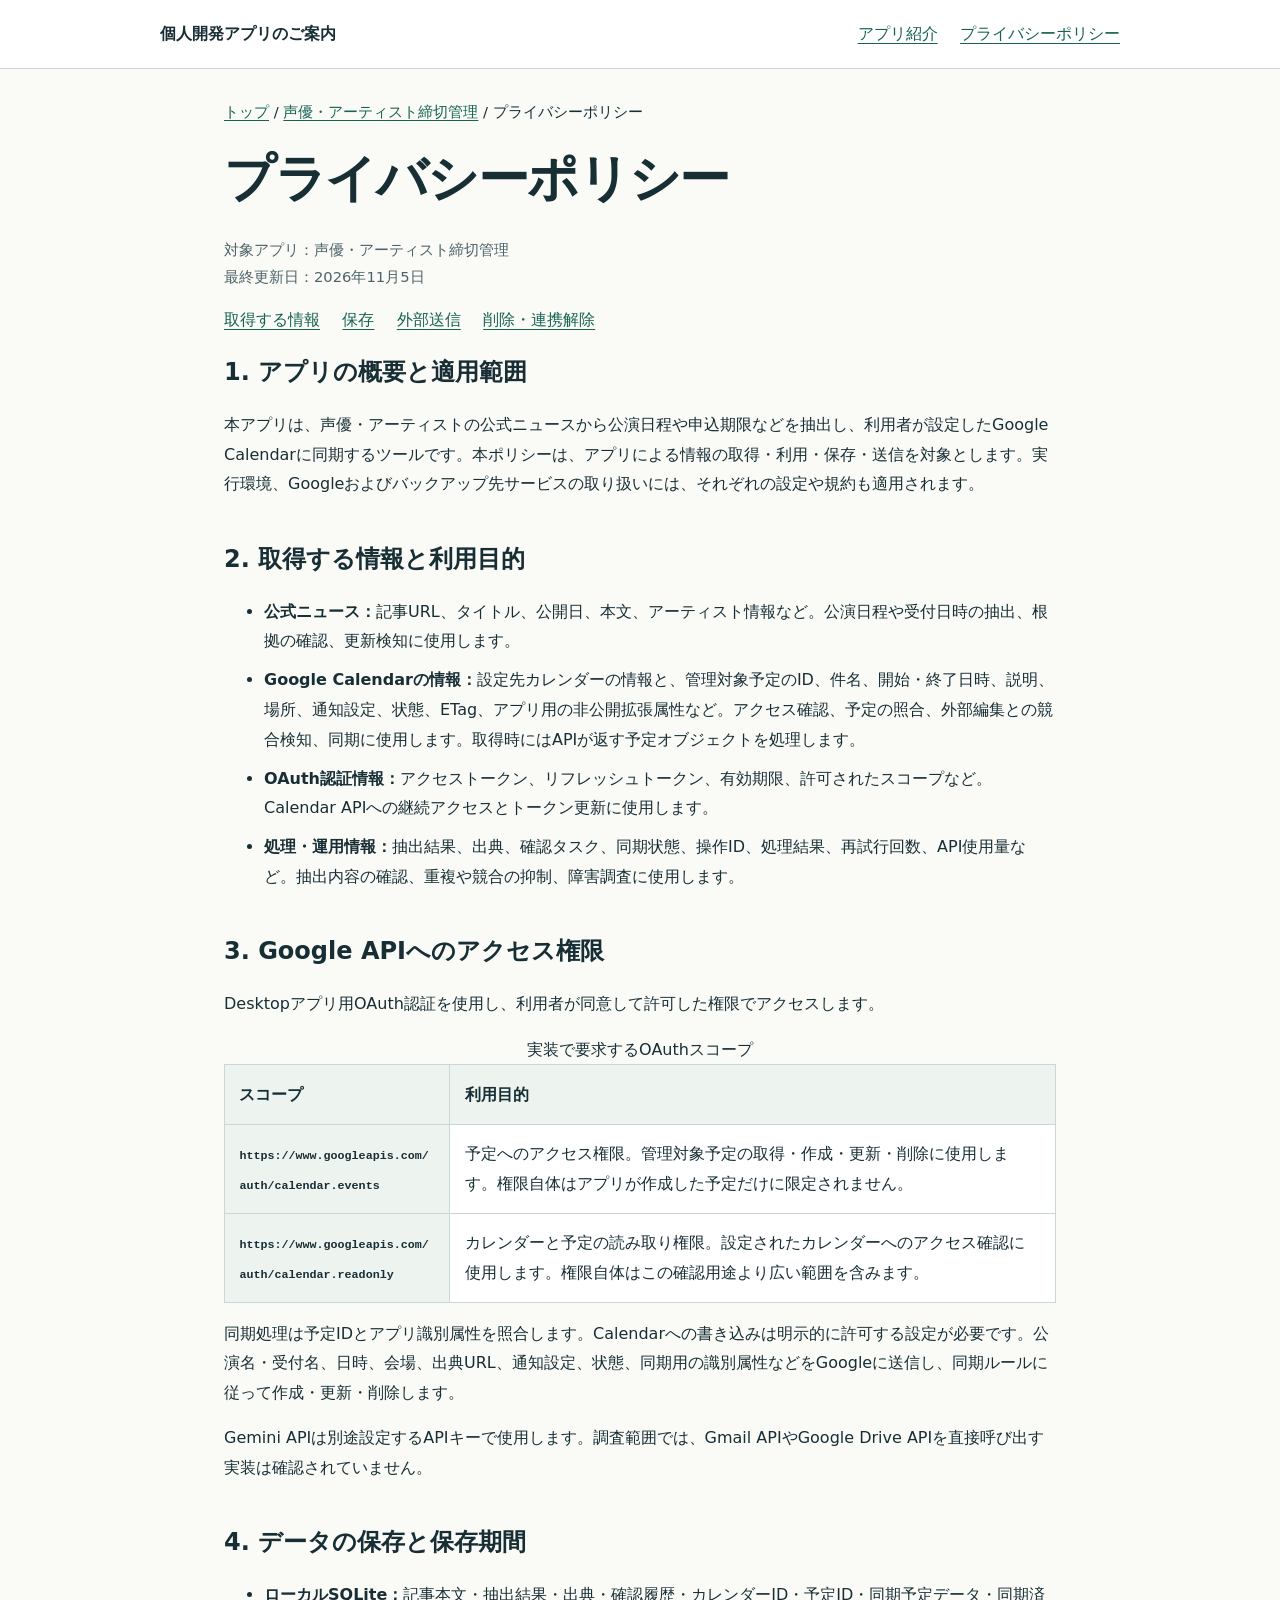
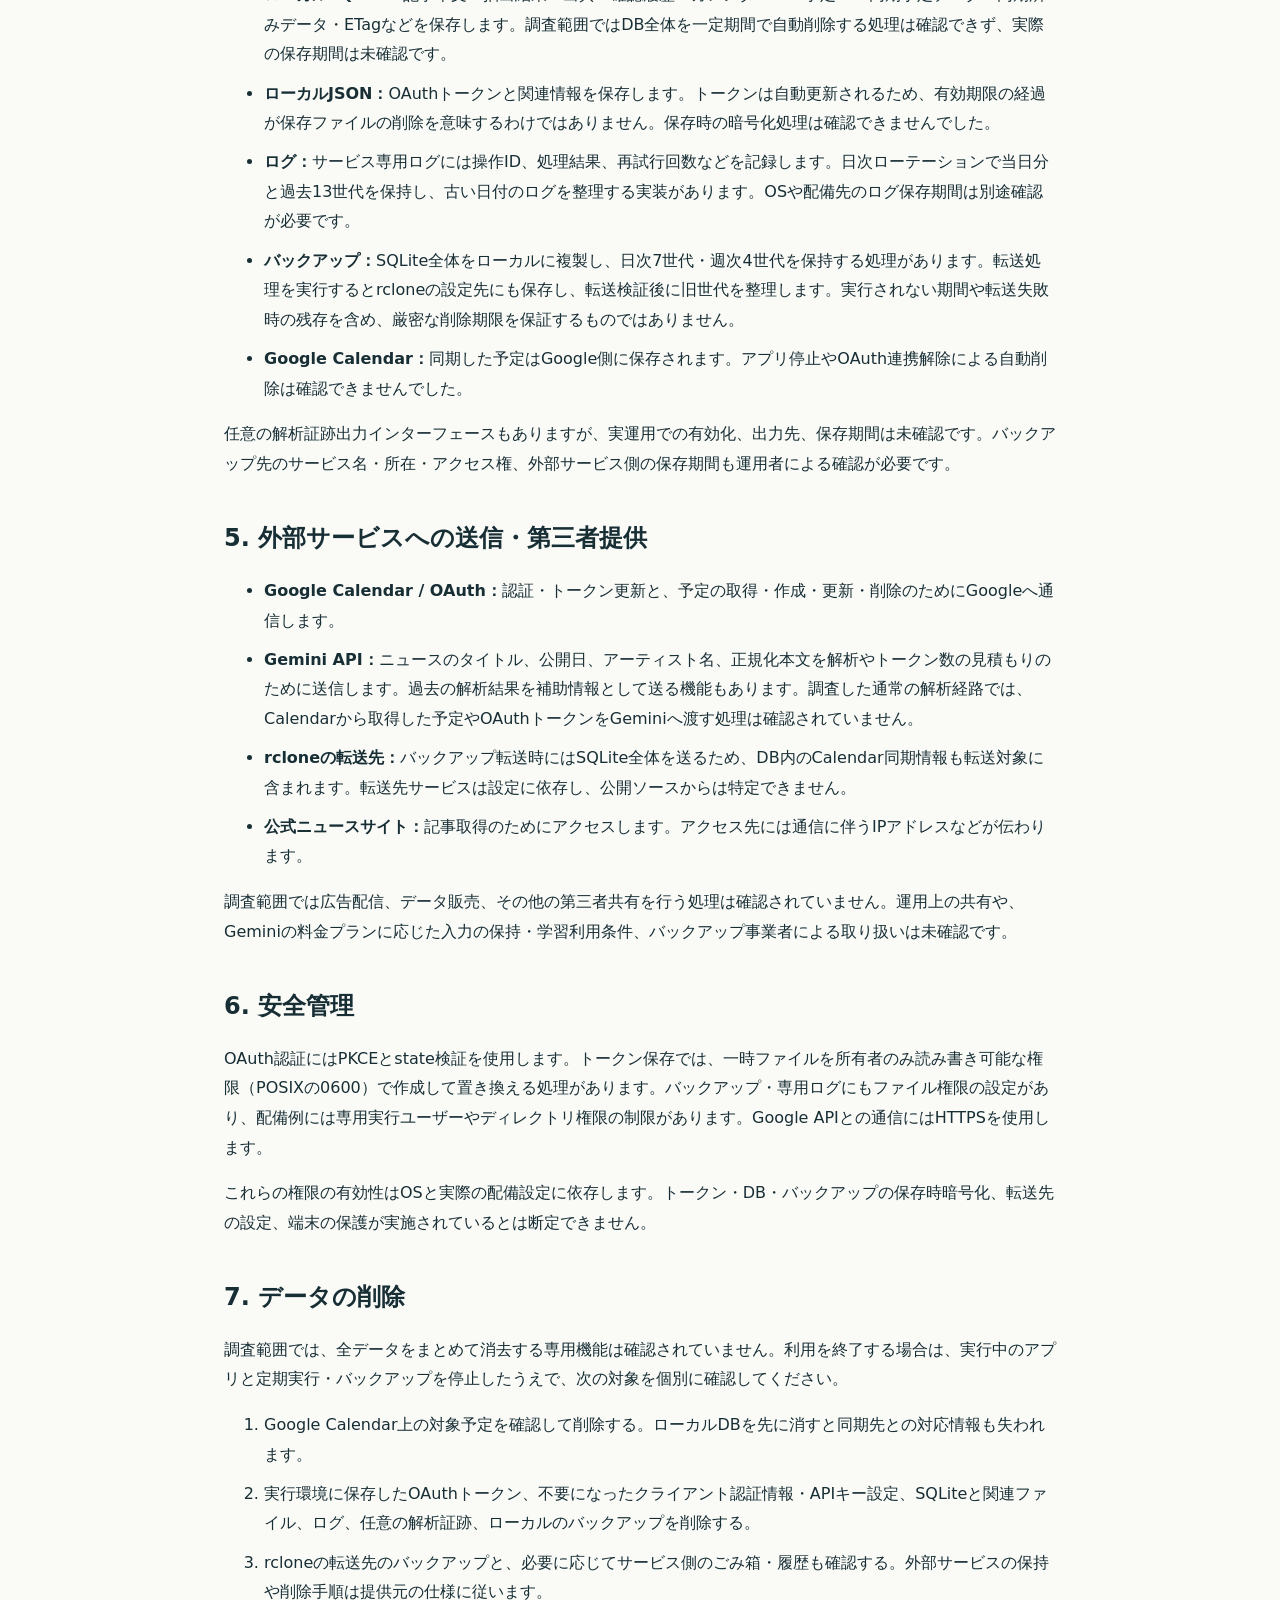
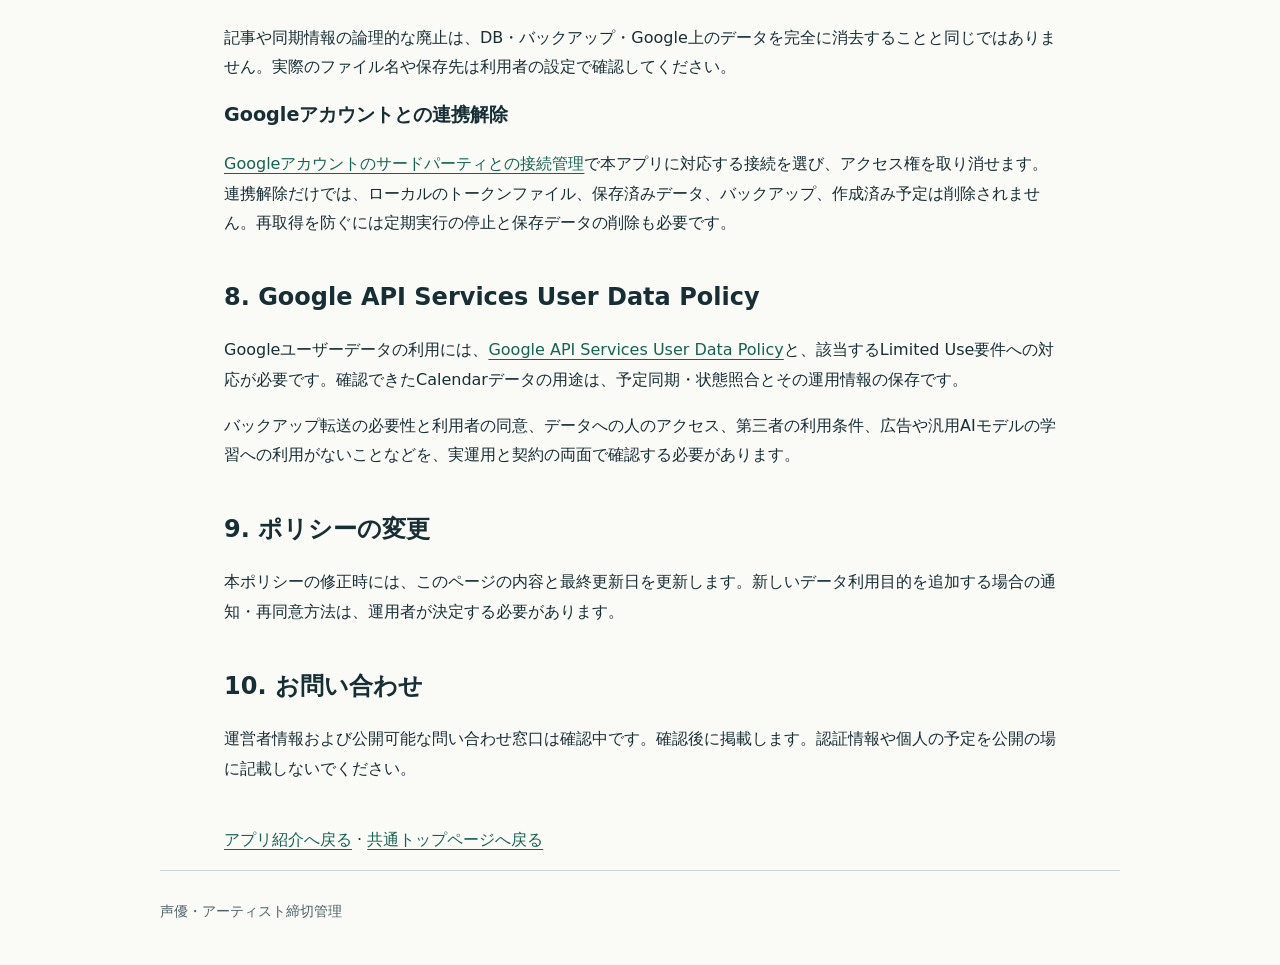
==== apps/voice-actor-deadline-manager-public/privacy.html @ e8a1e091 "Add voice actor deadline manager pages and privacy policy" ====
<!doctype html>
<html lang="ja">
<head>
  <meta charset="utf-8">
  <meta name="viewport" content="width=device-width, initial-scale=1">
  <meta name="description" content="声優・アーティスト締切管理のデータ取得、利用、保存、外部送信と削除についてのプライバシーポリシー。">
  <title>プライバシーポリシー | 声優・アーティスト締切管理</title>
  <link rel="stylesheet" href="../../assets/style.css">
</head>
<body>
  <a class="skip-link" href="#main">本文へ移動</a>
  <header class="site-header"><div class="container"><a class="brand" href="../../index.html">個人開発アプリのご案内</a><nav aria-label="アプリ"><a href="index.html">アプリ紹介</a><a href="privacy.html" aria-current="page">プライバシーポリシー</a></nav></div></header>
  <main id="main" class="container prose">
    <p class="breadcrumbs"><a href="../../index.html">トップ</a> / <a href="index.html">声優・アーティスト締切管理</a> / プライバシーポリシー</p>
    <h1>プライバシーポリシー</h1><p class="meta">対象アプリ：声優・アーティスト締切管理<br>最終更新日：<time datetime="2026-11-05">2026年11月5日</time></p>
    <nav aria-label="目次"><a href="#data">取得する情報</a><a href="#storage">保存</a><a href="#sharing">外部送信</a><a href="#deletion">削除・連携解除</a></nav>
    <section><h2>1. アプリの概要と適用範囲</h2><p>本アプリは、声優・アーティストの公式ニュースから公演日程や申込期限などを抽出し、利用者が設定したGoogle Calendarに同期するツールです。本ポリシーは、アプリによる情報の取得・利用・保存・送信を対象とします。実行環境、Googleおよびバックアップ先サービスの取り扱いには、それぞれの設定や規約も適用されます。</p></section>
    <section id="data"><h2>2. 取得する情報と利用目的</h2><ul><li><strong>公式ニュース：</strong>記事URL、タイトル、公開日、本文、アーティスト情報など。公演日程や受付日時の抽出、根拠の確認、更新検知に使用します。</li><li><strong>Google Calendarの情報：</strong>設定先カレンダーの情報と、管理対象予定のID、件名、開始・終了日時、説明、場所、通知設定、状態、ETag、アプリ用の非公開拡張属性など。アクセス確認、予定の照合、外部編集との競合検知、同期に使用します。取得時にはAPIが返す予定オブジェクトを処理します。</li><li><strong>OAuth認証情報：</strong>アクセストークン、リフレッシュトークン、有効期限、許可されたスコープなど。Calendar APIへの継続アクセスとトークン更新に使用します。</li><li><strong>処理・運用情報：</strong>抽出結果、出典、確認タスク、同期状態、操作ID、処理結果、再試行回数、API使用量など。抽出内容の確認、重複や競合の抑制、障害調査に使用します。</li></ul></section>
    <section><h2>3. Google APIへのアクセス権限</h2><p>Desktopアプリ用OAuth認証を使用し、利用者が同意して許可した権限でアクセスします。</p><div class="table-wrap"><table><caption>実装で要求するOAuthスコープ</caption><thead><tr><th scope="col">スコープ</th><th scope="col">利用目的</th></tr></thead><tbody><tr><th scope="row"><code>https://www.googleapis.com/auth/calendar.events</code></th><td>予定へのアクセス権限。管理対象予定の取得・作成・更新・削除に使用します。権限自体はアプリが作成した予定だけに限定されません。</td></tr><tr><th scope="row"><code>https://www.googleapis.com/auth/calendar.readonly</code></th><td>カレンダーと予定の読み取り権限。設定されたカレンダーへのアクセス確認に使用します。権限自体はこの確認用途より広い範囲を含みます。</td></tr></tbody></table></div><p>同期処理は予定IDとアプリ識別属性を照合します。Calendarへの書き込みは明示的に許可する設定が必要です。公演名・受付名、日時、会場、出典URL、通知設定、状態、同期用の識別属性などをGoogleに送信し、同期ルールに従って作成・更新・削除します。</p><p>Gemini APIは別途設定するAPIキーで使用します。調査範囲では、Gmail APIやGoogle Drive APIを直接呼び出す実装は確認されていません。</p></section>
    <section id="storage"><h2>4. データの保存と保存期間</h2><ul><li><strong>ローカルSQLite：</strong>記事本文・抽出結果・出典・確認履歴・カレンダーID・予定ID・同期予定データ・同期済みデータ・ETagなどを保存します。調査範囲ではDB全体を一定期間で自動削除する処理は確認できず、実際の保存期間は未確認です。</li><li><strong>ローカルJSON：</strong>OAuthトークンと関連情報を保存します。トークンは自動更新されるため、有効期限の経過が保存ファイルの削除を意味するわけではありません。保存時の暗号化処理は確認できませんでした。</li><li><strong>ログ：</strong>サービス専用ログには操作ID、処理結果、再試行回数などを記録します。日次ローテーションで当日分と過去13世代を保持し、古い日付のログを整理する実装があります。OSや配備先のログ保存期間は別途確認が必要です。</li><li><strong>バックアップ：</strong>SQLite全体をローカルに複製し、日次7世代・週次4世代を保持する処理があります。転送処理を実行するとrcloneの設定先にも保存し、転送検証後に旧世代を整理します。実行されない期間や転送失敗時の残存を含め、厳密な削除期限を保証するものではありません。</li><li><strong>Google Calendar：</strong>同期した予定はGoogle側に保存されます。アプリ停止やOAuth連携解除による自動削除は確認できませんでした。</li></ul><p>任意の解析証跡出力インターフェースもありますが、実運用での有効化、出力先、保存期間は未確認です。バックアップ先のサービス名・所在・アクセス権、外部サービス側の保存期間も運用者による確認が必要です。</p></section>
    <section id="sharing"><h2>5. 外部サービスへの送信・第三者提供</h2><ul><li><strong>Google Calendar / OAuth：</strong>認証・トークン更新と、予定の取得・作成・更新・削除のためにGoogleへ通信します。</li><li><strong>Gemini API：</strong>ニュースのタイトル、公開日、アーティスト名、正規化本文を解析やトークン数の見積もりのために送信します。過去の解析結果を補助情報として送る機能もあります。調査した通常の解析経路では、Calendarから取得した予定やOAuthトークンをGeminiへ渡す処理は確認されていません。</li><li><strong>rcloneの転送先：</strong>バックアップ転送時にはSQLite全体を送るため、DB内のCalendar同期情報も転送対象に含まれます。転送先サービスは設定に依存し、公開ソースからは特定できません。</li><li><strong>公式ニュースサイト：</strong>記事取得のためにアクセスします。アクセス先には通信に伴うIPアドレスなどが伝わります。</li></ul><p>調査範囲では広告配信、データ販売、その他の第三者共有を行う処理は確認されていません。運用上の共有や、Geminiの料金プランに応じた入力の保持・学習利用条件、バックアップ事業者による取り扱いは未確認です。</p></section>
    <section><h2>6. 安全管理</h2><p>OAuth認証にはPKCEとstate検証を使用します。トークン保存では、一時ファイルを所有者のみ読み書き可能な権限（POSIXの0600）で作成して置き換える処理があります。バックアップ・専用ログにもファイル権限の設定があり、配備例には専用実行ユーザーやディレクトリ権限の制限があります。Google APIとの通信にはHTTPSを使用します。</p><p>これらの権限の有効性はOSと実際の配備設定に依存します。トークン・DB・バックアップの保存時暗号化、転送先の設定、端末の保護が実施されているとは断定できません。</p></section>
    <section id="deletion"><h2>7. データの削除</h2><p>調査範囲では、全データをまとめて消去する専用機能は確認されていません。利用を終了する場合は、実行中のアプリと定期実行・バックアップを停止したうえで、次の対象を個別に確認してください。</p><ol><li>Google Calendar上の対象予定を確認して削除する。ローカルDBを先に消すと同期先との対応情報も失われます。</li><li>実行環境に保存したOAuthトークン、不要になったクライアント認証情報・APIキー設定、SQLiteと関連ファイル、ログ、任意の解析証跡、ローカルのバックアップを削除する。</li><li>rcloneの転送先のバックアップと、必要に応じてサービス側のごみ箱・履歴も確認する。外部サービスの保持や削除手順は提供元の仕様に従います。</li></ol><p>記事や同期情報の論理的な廃止は、DB・バックアップ・Google上のデータを完全に消去することと同じではありません。実際のファイル名や保存先は利用者の設定で確認してください。</p><h3>Googleアカウントとの連携解除</h3><p><a href="https://myaccount.google.com/connections">Googleアカウントのサードパーティとの接続管理</a>で本アプリに対応する接続を選び、アクセス権を取り消せます。連携解除だけでは、ローカルのトークンファイル、保存済みデータ、バックアップ、作成済み予定は削除されません。再取得を防ぐには定期実行の停止と保存データの削除も必要です。</p></section>
    <section><h2>8. Google API Services User Data Policy</h2><p>Googleユーザーデータの利用には、<a href="https://developers.google.com/terms/api-services-user-data-policy">Google API Services User Data Policy</a>と、該当するLimited Use要件への対応が必要です。確認できたCalendarデータの用途は、予定同期・状態照合とその運用情報の保存です。</p><p>バックアップ転送の必要性と利用者の同意、データへの人のアクセス、第三者の利用条件、広告や汎用AIモデルの学習への利用がないことなどを、実運用と契約の両面で確認する必要があります。</p></section>
    <section><h2>9. ポリシーの変更</h2><p>本ポリシーの修正時には、このページの内容と最終更新日を更新します。新しいデータ利用目的を追加する場合の通知・再同意方法は、運用者が決定する必要があります。</p></section>
    <section><h2>10. お問い合わせ</h2><p>運営者情報および公開可能な問い合わせ窓口は確認中です。確認後に掲載します。認証情報や個人の予定を公開の場に記載しないでください。</p></section>
    <p><a href="index.html">アプリ紹介へ戻る</a> · <a href="../../index.html">共通トップページへ戻る</a></p>
  </main>
  <footer class="container">声優・アーティスト締切管理</footer>
</body>
</html>
---- assets/style.css ----
:root { color-scheme: light; --ink: #182e35; --muted: #4d6268; --accent: #176253; --line: #cbd7d4; --paper: #fafbf7; }
* { box-sizing: border-box; }
html { scroll-padding-top: 1.5rem; }
body { margin: 0; color: var(--ink); background: var(--paper); font-family: system-ui, -apple-system, "Segoe UI", "Noto Sans JP", sans-serif; line-height: 1.85; }
.container { width: min(100% - 2.5rem, 960px); margin-inline: auto; }
a { color: var(--accent); text-underline-offset: .22em; overflow-wrap: anywhere; }
a:hover { text-decoration-thickness: .15em; }
:focus-visible { outline: 3px solid #9a5300; outline-offset: 5px; }
.skip-link { position: absolute; left: 1rem; top: -6rem; padding: .5rem 1rem; background: white; z-index: 2; }
.skip-link:focus { top: 1rem; }
.site-header { background: #fff; border-bottom: 1px solid var(--line); }
.site-header .container { display: flex; justify-content: space-between; align-items: center; gap: 1rem; padding-block: 1.2rem; flex-wrap: wrap; }
.brand { font-weight: 700; color: var(--ink); text-decoration: none; }
nav, .actions { display: flex; gap: 1.4rem; align-items: center; flex-wrap: wrap; }
.intro { padding-block: 4rem 2rem; }
.eyebrow { color: var(--accent); font-size: .82rem; font-weight: 700; letter-spacing: .1em; }
h1, h2, h3 { line-height: 1.5; overflow-wrap: anywhere; }
h1 { font-size: clamp(2rem, 5vw, 3.2rem); letter-spacing: -.025em; margin-block: .8rem 1.2rem; }
h2 { font-size: 1.5rem; }
h3 { font-size: 1.2rem; }
.lead { font-size: 1.12rem; max-width: 48rem; color: var(--muted); }
section { margin-bottom: 3rem; }
.app-card, .notice { border: 1px solid var(--line); padding: clamp(1.2rem, 4vw, 2rem); border-radius: .65rem; background: #fff; }
.app-card { border-top: 4px solid var(--accent); }
.notice { background: #fff5df; border-color: #c8a563; margin-block: 1.5rem 2rem; }
.notice p:first-child { margin-top: 0; }
.notice p:last-child { margin-bottom: 0; }
.status, .meta { color: var(--muted); font-size: .92rem; }
.button { display: inline-block; background: var(--accent); color: #fff; padding: .6rem 1.1rem; border-radius: .25rem; text-decoration: none; }
.breadcrumbs { margin-top: 1.8rem; font-size: .92rem; }
.prose { max-width: 52rem; }
.prose li { margin-bottom: .6rem; }
.prose section { margin-bottom: 2.6rem; }
.table-wrap { overflow-x: auto; }
table { width: 100%; border-collapse: collapse; background: white; }
th, td { padding: .9rem; border: 1px solid var(--line); text-align: left; vertical-align: top; }
th { background: #edf3ef; }
code { font-size: .9em; overflow-wrap: anywhere; }
footer { border-top: 1px solid var(--line); padding-block: 1.7rem 2.5rem; color: var(--muted); font-size: .9rem; }
@media (max-width: 540px) { .container { width: calc(100% - 2rem); } .intro { padding-top: 2.5rem; } nav { gap: 1rem; } th, td { padding: .65rem; } }
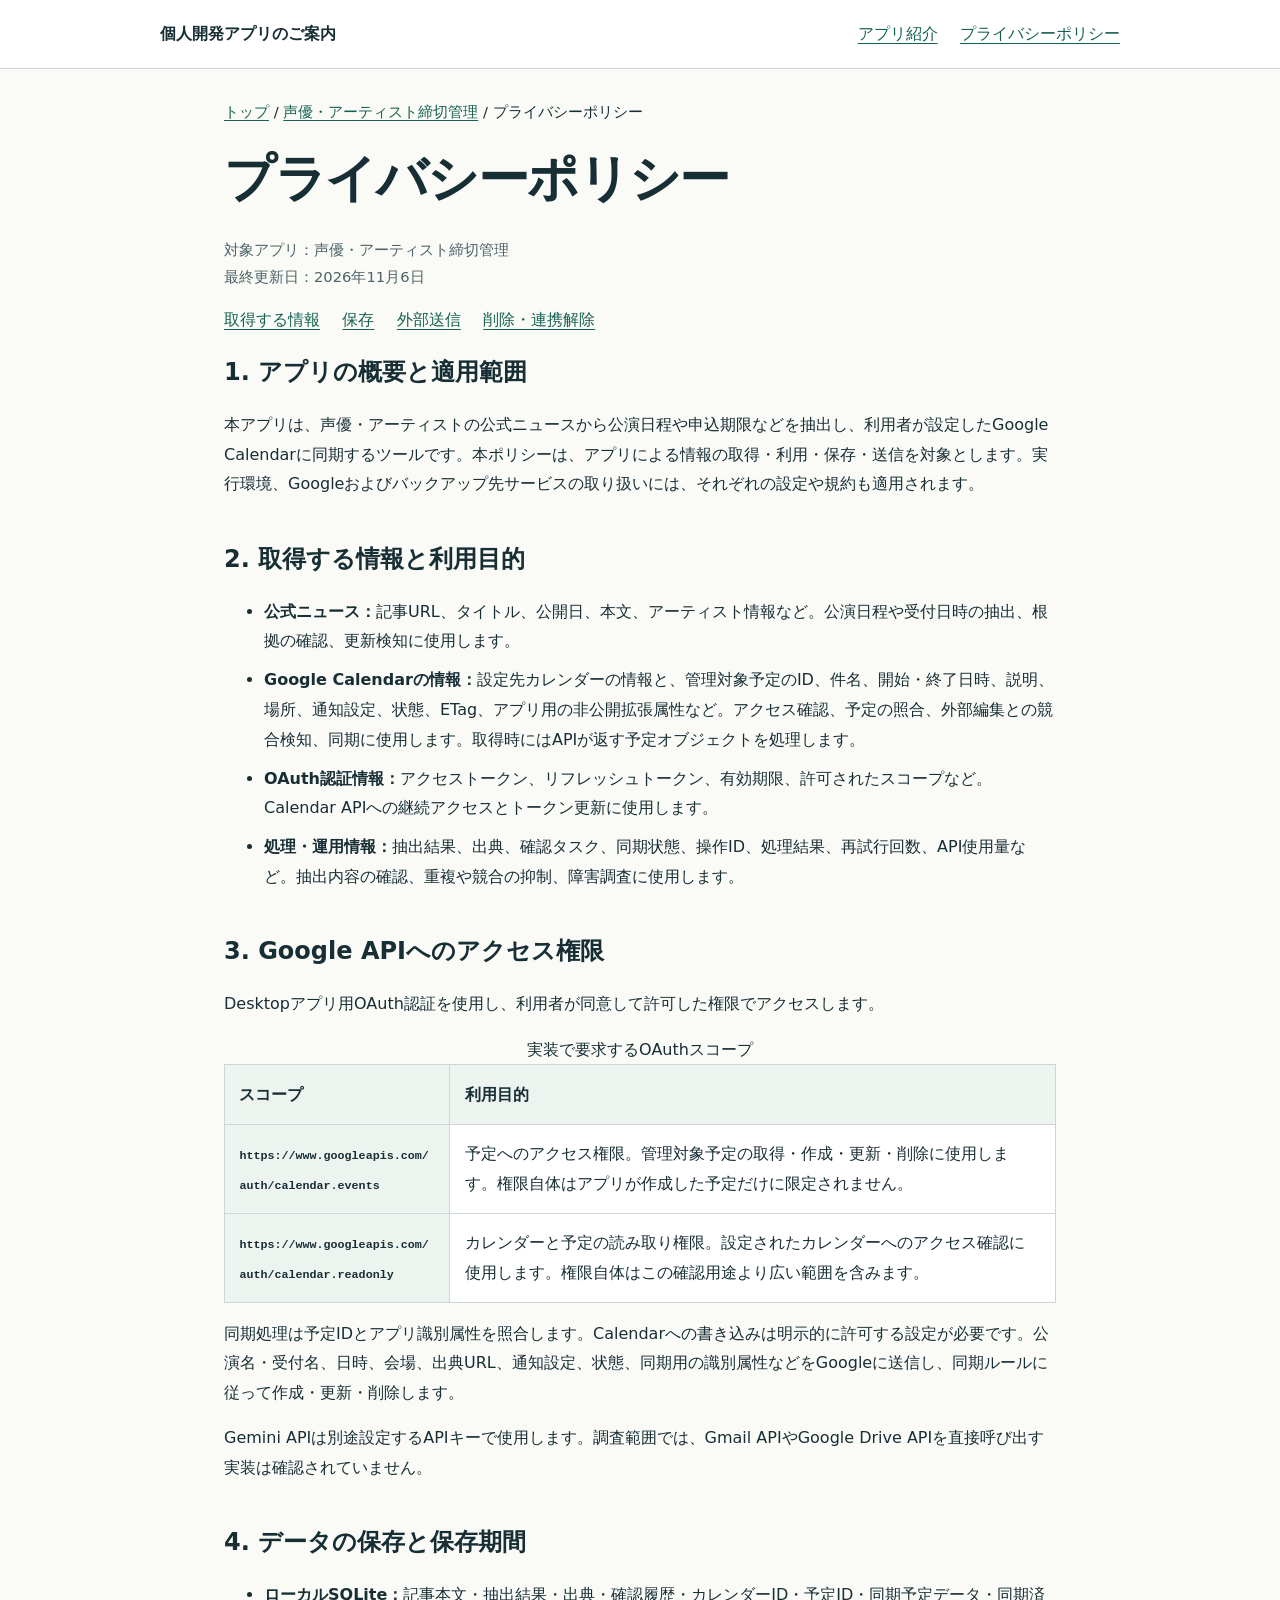
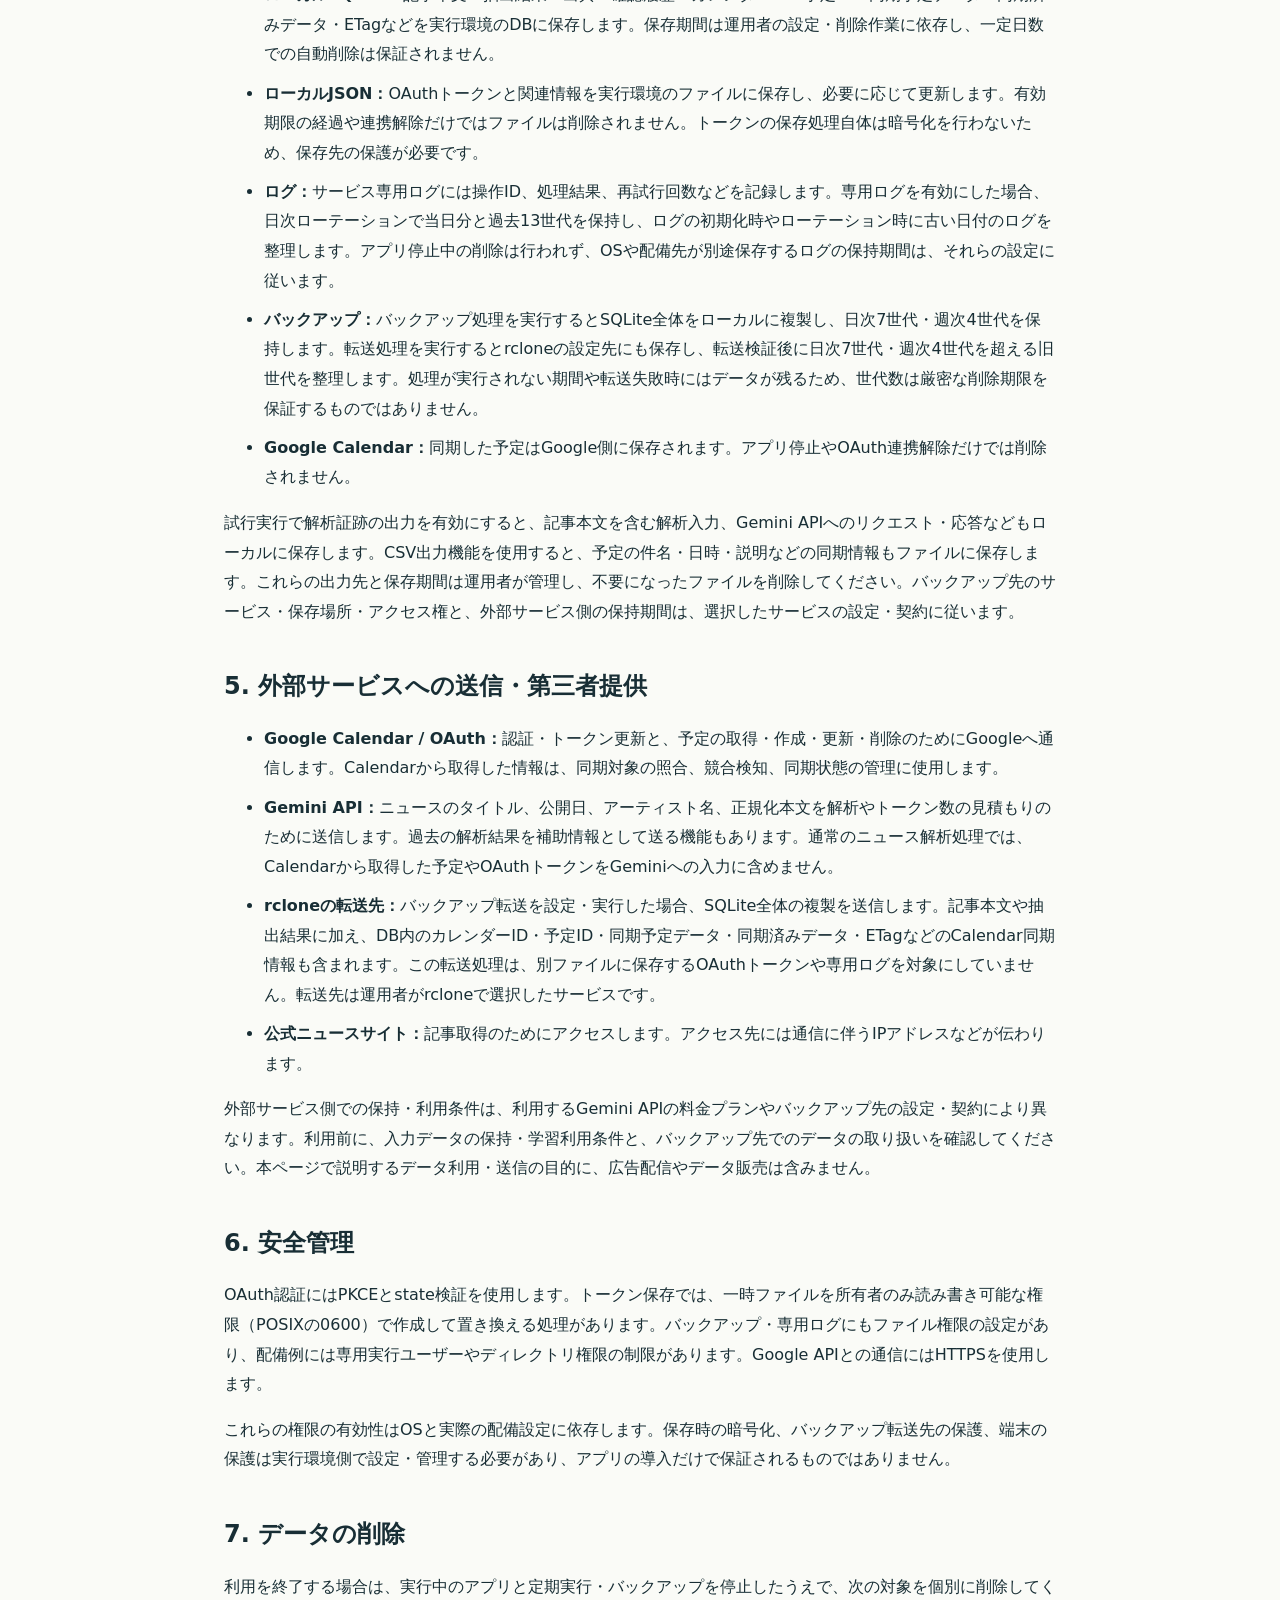
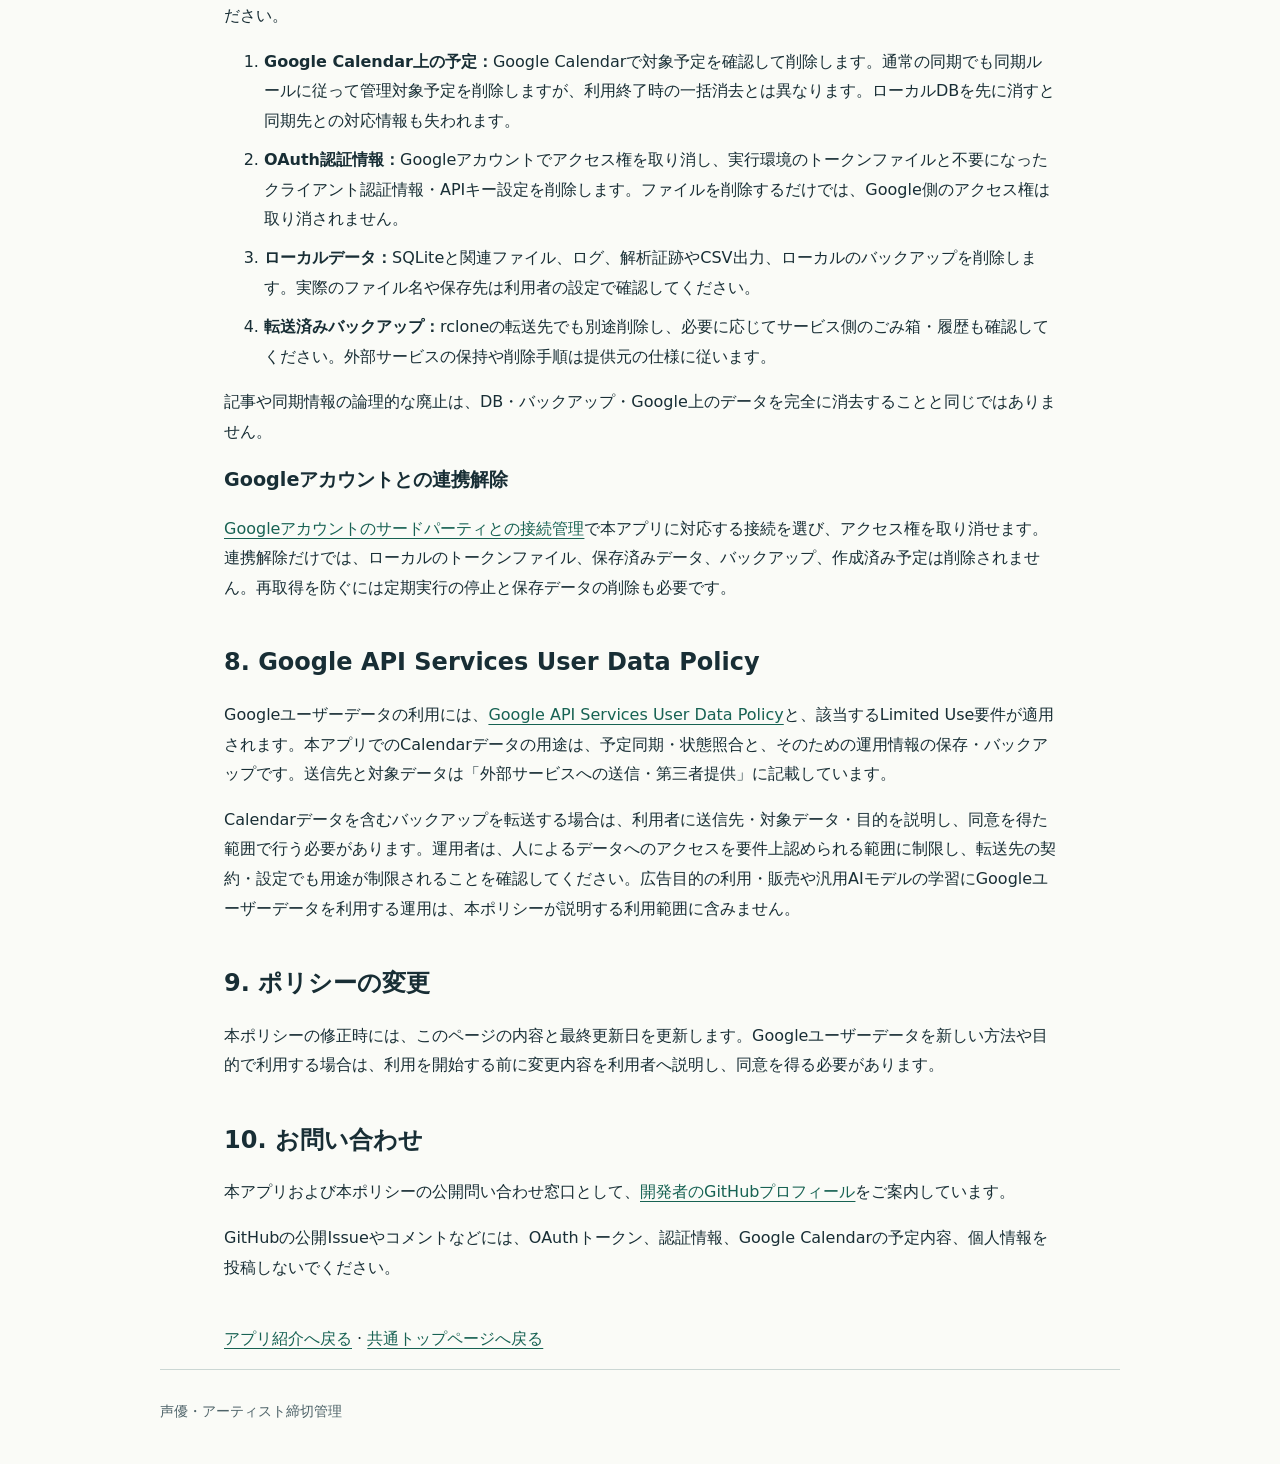
==== commit 81a09b2c: "Clarify app privacy disclosures and GitHub contact" ====
--- a/apps/voice-actor-deadline-manager-public/privacy.html
+++ b/apps/voice-actor-deadline-manager-public/privacy.html
@@ -12,18 +12,18 @@
   <header class="site-header"><div class="container"><a class="brand" href="../../index.html">個人開発アプリのご案内</a><nav aria-label="アプリ"><a href="index.html">アプリ紹介</a><a href="privacy.html" aria-current="page">プライバシーポリシー</a></nav></div></header>
   <main id="main" class="container prose">
     <p class="breadcrumbs"><a href="../../index.html">トップ</a> / <a href="index.html">声優・アーティスト締切管理</a> / プライバシーポリシー</p>
-    <h1>プライバシーポリシー</h1><p class="meta">対象アプリ：声優・アーティスト締切管理<br>最終更新日：<time datetime="2026-11-05">2026年11月5日</time></p>
+    <h1>プライバシーポリシー</h1><p class="meta">対象アプリ：声優・アーティスト締切管理<br>最終更新日：<time datetime="2026-11-06">2026年11月6日</time></p>
     <nav aria-label="目次"><a href="#data">取得する情報</a><a href="#storage">保存</a><a href="#sharing">外部送信</a><a href="#deletion">削除・連携解除</a></nav>
     <section><h2>1. アプリの概要と適用範囲</h2><p>本アプリは、声優・アーティストの公式ニュースから公演日程や申込期限などを抽出し、利用者が設定したGoogle Calendarに同期するツールです。本ポリシーは、アプリによる情報の取得・利用・保存・送信を対象とします。実行環境、Googleおよびバックアップ先サービスの取り扱いには、それぞれの設定や規約も適用されます。</p></section>
     <section id="data"><h2>2. 取得する情報と利用目的</h2><ul><li><strong>公式ニュース：</strong>記事URL、タイトル、公開日、本文、アーティスト情報など。公演日程や受付日時の抽出、根拠の確認、更新検知に使用します。</li><li><strong>Google Calendarの情報：</strong>設定先カレンダーの情報と、管理対象予定のID、件名、開始・終了日時、説明、場所、通知設定、状態、ETag、アプリ用の非公開拡張属性など。アクセス確認、予定の照合、外部編集との競合検知、同期に使用します。取得時にはAPIが返す予定オブジェクトを処理します。</li><li><strong>OAuth認証情報：</strong>アクセストークン、リフレッシュトークン、有効期限、許可されたスコープなど。Calendar APIへの継続アクセスとトークン更新に使用します。</li><li><strong>処理・運用情報：</strong>抽出結果、出典、確認タスク、同期状態、操作ID、処理結果、再試行回数、API使用量など。抽出内容の確認、重複や競合の抑制、障害調査に使用します。</li></ul></section>
     <section><h2>3. Google APIへのアクセス権限</h2><p>Desktopアプリ用OAuth認証を使用し、利用者が同意して許可した権限でアクセスします。</p><div class="table-wrap"><table><caption>実装で要求するOAuthスコープ</caption><thead><tr><th scope="col">スコープ</th><th scope="col">利用目的</th></tr></thead><tbody><tr><th scope="row"><code>https://www.googleapis.com/auth/calendar.events</code></th><td>予定へのアクセス権限。管理対象予定の取得・作成・更新・削除に使用します。権限自体はアプリが作成した予定だけに限定されません。</td></tr><tr><th scope="row"><code>https://www.googleapis.com/auth/calendar.readonly</code></th><td>カレンダーと予定の読み取り権限。設定されたカレンダーへのアクセス確認に使用します。権限自体はこの確認用途より広い範囲を含みます。</td></tr></tbody></table></div><p>同期処理は予定IDとアプリ識別属性を照合します。Calendarへの書き込みは明示的に許可する設定が必要です。公演名・受付名、日時、会場、出典URL、通知設定、状態、同期用の識別属性などをGoogleに送信し、同期ルールに従って作成・更新・削除します。</p><p>Gemini APIは別途設定するAPIキーで使用します。調査範囲では、Gmail APIやGoogle Drive APIを直接呼び出す実装は確認されていません。</p></section>
-    <section id="storage"><h2>4. データの保存と保存期間</h2><ul><li><strong>ローカルSQLite：</strong>記事本文・抽出結果・出典・確認履歴・カレンダーID・予定ID・同期予定データ・同期済みデータ・ETagなどを保存します。調査範囲ではDB全体を一定期間で自動削除する処理は確認できず、実際の保存期間は未確認です。</li><li><strong>ローカルJSON：</strong>OAuthトークンと関連情報を保存します。トークンは自動更新されるため、有効期限の経過が保存ファイルの削除を意味するわけではありません。保存時の暗号化処理は確認できませんでした。</li><li><strong>ログ：</strong>サービス専用ログには操作ID、処理結果、再試行回数などを記録します。日次ローテーションで当日分と過去13世代を保持し、古い日付のログを整理する実装があります。OSや配備先のログ保存期間は別途確認が必要です。</li><li><strong>バックアップ：</strong>SQLite全体をローカルに複製し、日次7世代・週次4世代を保持する処理があります。転送処理を実行するとrcloneの設定先にも保存し、転送検証後に旧世代を整理します。実行されない期間や転送失敗時の残存を含め、厳密な削除期限を保証するものではありません。</li><li><strong>Google Calendar：</strong>同期した予定はGoogle側に保存されます。アプリ停止やOAuth連携解除による自動削除は確認できませんでした。</li></ul><p>任意の解析証跡出力インターフェースもありますが、実運用での有効化、出力先、保存期間は未確認です。バックアップ先のサービス名・所在・アクセス権、外部サービス側の保存期間も運用者による確認が必要です。</p></section>
-    <section id="sharing"><h2>5. 外部サービスへの送信・第三者提供</h2><ul><li><strong>Google Calendar / OAuth：</strong>認証・トークン更新と、予定の取得・作成・更新・削除のためにGoogleへ通信します。</li><li><strong>Gemini API：</strong>ニュースのタイトル、公開日、アーティスト名、正規化本文を解析やトークン数の見積もりのために送信します。過去の解析結果を補助情報として送る機能もあります。調査した通常の解析経路では、Calendarから取得した予定やOAuthトークンをGeminiへ渡す処理は確認されていません。</li><li><strong>rcloneの転送先：</strong>バックアップ転送時にはSQLite全体を送るため、DB内のCalendar同期情報も転送対象に含まれます。転送先サービスは設定に依存し、公開ソースからは特定できません。</li><li><strong>公式ニュースサイト：</strong>記事取得のためにアクセスします。アクセス先には通信に伴うIPアドレスなどが伝わります。</li></ul><p>調査範囲では広告配信、データ販売、その他の第三者共有を行う処理は確認されていません。運用上の共有や、Geminiの料金プランに応じた入力の保持・学習利用条件、バックアップ事業者による取り扱いは未確認です。</p></section>
-    <section><h2>6. 安全管理</h2><p>OAuth認証にはPKCEとstate検証を使用します。トークン保存では、一時ファイルを所有者のみ読み書き可能な権限（POSIXの0600）で作成して置き換える処理があります。バックアップ・専用ログにもファイル権限の設定があり、配備例には専用実行ユーザーやディレクトリ権限の制限があります。Google APIとの通信にはHTTPSを使用します。</p><p>これらの権限の有効性はOSと実際の配備設定に依存します。トークン・DB・バックアップの保存時暗号化、転送先の設定、端末の保護が実施されているとは断定できません。</p></section>
-    <section id="deletion"><h2>7. データの削除</h2><p>調査範囲では、全データをまとめて消去する専用機能は確認されていません。利用を終了する場合は、実行中のアプリと定期実行・バックアップを停止したうえで、次の対象を個別に確認してください。</p><ol><li>Google Calendar上の対象予定を確認して削除する。ローカルDBを先に消すと同期先との対応情報も失われます。</li><li>実行環境に保存したOAuthトークン、不要になったクライアント認証情報・APIキー設定、SQLiteと関連ファイル、ログ、任意の解析証跡、ローカルのバックアップを削除する。</li><li>rcloneの転送先のバックアップと、必要に応じてサービス側のごみ箱・履歴も確認する。外部サービスの保持や削除手順は提供元の仕様に従います。</li></ol><p>記事や同期情報の論理的な廃止は、DB・バックアップ・Google上のデータを完全に消去することと同じではありません。実際のファイル名や保存先は利用者の設定で確認してください。</p><h3>Googleアカウントとの連携解除</h3><p><a href="https://myaccount.google.com/connections">Googleアカウントのサードパーティとの接続管理</a>で本アプリに対応する接続を選び、アクセス権を取り消せます。連携解除だけでは、ローカルのトークンファイル、保存済みデータ、バックアップ、作成済み予定は削除されません。再取得を防ぐには定期実行の停止と保存データの削除も必要です。</p></section>
-    <section><h2>8. Google API Services User Data Policy</h2><p>Googleユーザーデータの利用には、<a href="https://developers.google.com/terms/api-services-user-data-policy">Google API Services User Data Policy</a>と、該当するLimited Use要件への対応が必要です。確認できたCalendarデータの用途は、予定同期・状態照合とその運用情報の保存です。</p><p>バックアップ転送の必要性と利用者の同意、データへの人のアクセス、第三者の利用条件、広告や汎用AIモデルの学習への利用がないことなどを、実運用と契約の両面で確認する必要があります。</p></section>
-    <section><h2>9. ポリシーの変更</h2><p>本ポリシーの修正時には、このページの内容と最終更新日を更新します。新しいデータ利用目的を追加する場合の通知・再同意方法は、運用者が決定する必要があります。</p></section>
-    <section><h2>10. お問い合わせ</h2><p>運営者情報および公開可能な問い合わせ窓口は確認中です。確認後に掲載します。認証情報や個人の予定を公開の場に記載しないでください。</p></section>
+    <section id="storage"><h2>4. データの保存と保存期間</h2><ul><li><strong>ローカルSQLite：</strong>記事本文・抽出結果・出典・確認履歴・カレンダーID・予定ID・同期予定データ・同期済みデータ・ETagなどを実行環境のDBに保存します。保存期間は運用者の設定・削除作業に依存し、一定日数での自動削除は保証されません。</li><li><strong>ローカルJSON：</strong>OAuthトークンと関連情報を実行環境のファイルに保存し、必要に応じて更新します。有効期限の経過や連携解除だけではファイルは削除されません。トークンの保存処理自体は暗号化を行わないため、保存先の保護が必要です。</li><li><strong>ログ：</strong>サービス専用ログには操作ID、処理結果、再試行回数などを記録します。専用ログを有効にした場合、日次ローテーションで当日分と過去13世代を保持し、ログの初期化時やローテーション時に古い日付のログを整理します。アプリ停止中の削除は行われず、OSや配備先が別途保存するログの保持期間は、それらの設定に従います。</li><li><strong>バックアップ：</strong>バックアップ処理を実行するとSQLite全体をローカルに複製し、日次7世代・週次4世代を保持します。転送処理を実行するとrcloneの設定先にも保存し、転送検証後に日次7世代・週次4世代を超える旧世代を整理します。処理が実行されない期間や転送失敗時にはデータが残るため、世代数は厳密な削除期限を保証するものではありません。</li><li><strong>Google Calendar：</strong>同期した予定はGoogle側に保存されます。アプリ停止やOAuth連携解除だけでは削除されません。</li></ul><p>試行実行で解析証跡の出力を有効にすると、記事本文を含む解析入力、Gemini APIへのリクエスト・応答などもローカルに保存します。CSV出力機能を使用すると、予定の件名・日時・説明などの同期情報もファイルに保存します。これらの出力先と保存期間は運用者が管理し、不要になったファイルを削除してください。バックアップ先のサービス・保存場所・アクセス権と、外部サービス側の保持期間は、選択したサービスの設定・契約に従います。</p></section>
+    <section id="sharing"><h2>5. 外部サービスへの送信・第三者提供</h2><ul><li><strong>Google Calendar / OAuth：</strong>認証・トークン更新と、予定の取得・作成・更新・削除のためにGoogleへ通信します。Calendarから取得した情報は、同期対象の照合、競合検知、同期状態の管理に使用します。</li><li><strong>Gemini API：</strong>ニュースのタイトル、公開日、アーティスト名、正規化本文を解析やトークン数の見積もりのために送信します。過去の解析結果を補助情報として送る機能もあります。通常のニュース解析処理では、Calendarから取得した予定やOAuthトークンをGeminiへの入力に含めません。</li><li><strong>rcloneの転送先：</strong>バックアップ転送を設定・実行した場合、SQLite全体の複製を送信します。記事本文や抽出結果に加え、DB内のカレンダーID・予定ID・同期予定データ・同期済みデータ・ETagなどのCalendar同期情報も含まれます。この転送処理は、別ファイルに保存するOAuthトークンや専用ログを対象にしていません。転送先は運用者がrcloneで選択したサービスです。</li><li><strong>公式ニュースサイト：</strong>記事取得のためにアクセスします。アクセス先には通信に伴うIPアドレスなどが伝わります。</li></ul><p>外部サービス側での保持・利用条件は、利用するGemini APIの料金プランやバックアップ先の設定・契約により異なります。利用前に、入力データの保持・学習利用条件と、バックアップ先でのデータの取り扱いを確認してください。本ページで説明するデータ利用・送信の目的に、広告配信やデータ販売は含みません。</p></section>
+    <section><h2>6. 安全管理</h2><p>OAuth認証にはPKCEとstate検証を使用します。トークン保存では、一時ファイルを所有者のみ読み書き可能な権限（POSIXの0600）で作成して置き換える処理があります。バックアップ・専用ログにもファイル権限の設定があり、配備例には専用実行ユーザーやディレクトリ権限の制限があります。Google APIとの通信にはHTTPSを使用します。</p><p>これらの権限の有効性はOSと実際の配備設定に依存します。保存時の暗号化、バックアップ転送先の保護、端末の保護は実行環境側で設定・管理する必要があり、アプリの導入だけで保証されるものではありません。</p></section>
+    <section id="deletion"><h2>7. データの削除</h2><p>利用を終了する場合は、実行中のアプリと定期実行・バックアップを停止したうえで、次の対象を個別に削除してください。</p><ol><li><strong>Google Calendar上の予定：</strong>Google Calendarで対象予定を確認して削除します。通常の同期でも同期ルールに従って管理対象予定を削除しますが、利用終了時の一括消去とは異なります。ローカルDBを先に消すと同期先との対応情報も失われます。</li><li><strong>OAuth認証情報：</strong>Googleアカウントでアクセス権を取り消し、実行環境のトークンファイルと不要になったクライアント認証情報・APIキー設定を削除します。ファイルを削除するだけでは、Google側のアクセス権は取り消されません。</li><li><strong>ローカルデータ：</strong>SQLiteと関連ファイル、ログ、解析証跡やCSV出力、ローカルのバックアップを削除します。実際のファイル名や保存先は利用者の設定で確認してください。</li><li><strong>転送済みバックアップ：</strong>rcloneの転送先でも別途削除し、必要に応じてサービス側のごみ箱・履歴も確認してください。外部サービスの保持や削除手順は提供元の仕様に従います。</li></ol><p>記事や同期情報の論理的な廃止は、DB・バックアップ・Google上のデータを完全に消去することと同じではありません。</p><h3>Googleアカウントとの連携解除</h3><p><a href="https://myaccount.google.com/connections">Googleアカウントのサードパーティとの接続管理</a>で本アプリに対応する接続を選び、アクセス権を取り消せます。連携解除だけでは、ローカルのトークンファイル、保存済みデータ、バックアップ、作成済み予定は削除されません。再取得を防ぐには定期実行の停止と保存データの削除も必要です。</p></section>
+    <section><h2>8. Google API Services User Data Policy</h2><p>Googleユーザーデータの利用には、<a href="https://developers.google.com/terms/api-services-user-data-policy">Google API Services User Data Policy</a>と、該当するLimited Use要件が適用されます。本アプリでのCalendarデータの用途は、予定同期・状態照合と、そのための運用情報の保存・バックアップです。送信先と対象データは「外部サービスへの送信・第三者提供」に記載しています。</p><p>Calendarデータを含むバックアップを転送する場合は、利用者に送信先・対象データ・目的を説明し、同意を得た範囲で行う必要があります。運用者は、人によるデータへのアクセスを要件上認められる範囲に制限し、転送先の契約・設定でも用途が制限されることを確認してください。広告目的の利用・販売や汎用AIモデルの学習にGoogleユーザーデータを利用する運用は、本ポリシーが説明する利用範囲に含みません。</p></section>
+    <section><h2>9. ポリシーの変更</h2><p>本ポリシーの修正時には、このページの内容と最終更新日を更新します。Googleユーザーデータを新しい方法や目的で利用する場合は、利用を開始する前に変更内容を利用者へ説明し、同意を得る必要があります。</p></section>
+    <section><h2>10. お問い合わせ</h2><p>本アプリおよび本ポリシーの公開問い合わせ窓口として、<a href="https://github.com/ipod-touch">開発者のGitHubプロフィール</a>をご案内しています。</p><p>GitHubの公開Issueやコメントなどには、OAuthトークン、認証情報、Google Calendarの予定内容、個人情報を投稿しないでください。</p></section>
     <p><a href="index.html">アプリ紹介へ戻る</a> · <a href="../../index.html">共通トップページへ戻る</a></p>
   </main>
   <footer class="container">声優・アーティスト締切管理</footer>
